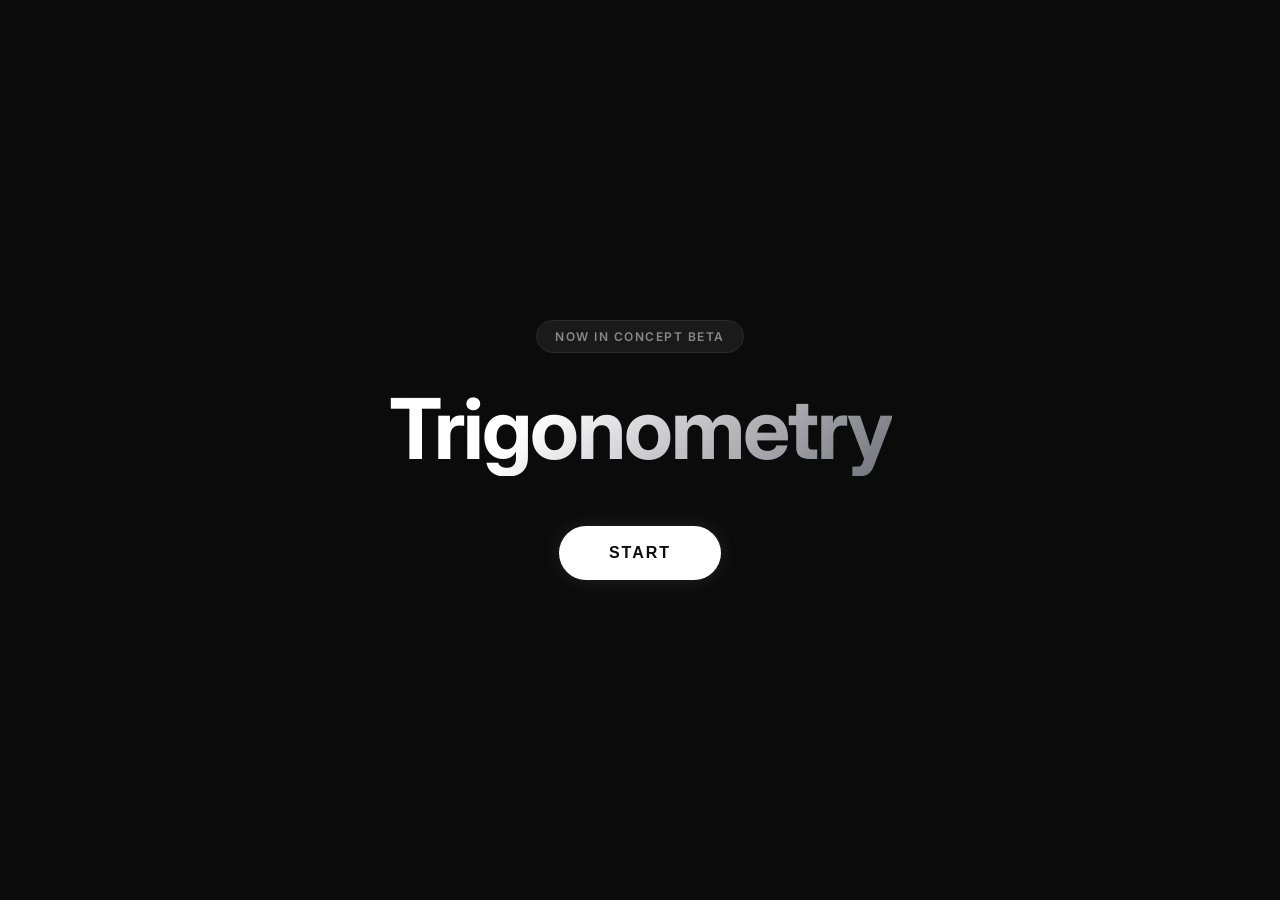
==== index.html @ 532baa0c "Add files via upload" ====
<!DOCTYPE html>
<html lang="th">
<head>
    <meta charset="UTF-8">
    <meta name="viewport" content="width=device-width, initial-scale=1.0">
    <title>Trig - The Journey</title>
    <style>
        /* ล็อกพื้นหลังและลบขอบทั้งหมดทิ้ง */
        html, body {
            margin: 0;
            padding: 0;
            width: 100vw;
            height: 100vh;
            background-color: #0b0b0b;
            overflow: hidden;
        }

        /* ตั้งค่ากรอบ iframe ให้เต็มจอซ้อนทับกัน และมีเอฟเฟกต์เฟดตอนเปลี่ยนหน้า */
        iframe {
            position: absolute;
            top: 0;
            left: 0;
            width: 100vw;
            height: 100vh;
            border: none;
            transition: opacity 0.3s ease-out; /* ความนุ่มนวลตอนสลับหน้า */
        }

        /* คลาสสำหรับซ่อนหน้า */
        .page-hidden {
            opacity: 0;
            pointer-events: none; /* กดปุ่มไม่ได้ตอนซ่อนอยู่ */
            z-index: 1;
        }

        /* คลาสสำหรับโชว์หน้าปัจจุบัน */
        .page-active {
            opacity: 1;
            pointer-events: auto;
            z-index: 10;
        }
    </style>
</head>
<body>

    <iframe id="frame-start" class="page-active" src="start.html"></iframe>
    <iframe id="frame-menu" class="page-hidden" src="menu.html"></iframe>
    <iframe id="frame-learn" class="page-hidden" src="learn.html"></iframe>

    <script>
        // ฟังก์ชันสั่งสลับหน้าเว็บ (จะถูกเรียกใช้จากหน้าย่อยข้างใน)
        function switchPage(pageName) {
            // 1. ซ่อนทุกหน้าก่อน
            document.getElementById('frame-start').className = 'page-hidden';
            document.getElementById('frame-menu').className = 'page-hidden';
            document.getElementById('frame-learn').className = 'page-hidden';
            
            // 2. โชว์หน้าที่ต้องการ
            document.getElementById('frame-' + pageName).className = 'page-active';
        }
    </script>
</body>
</html>
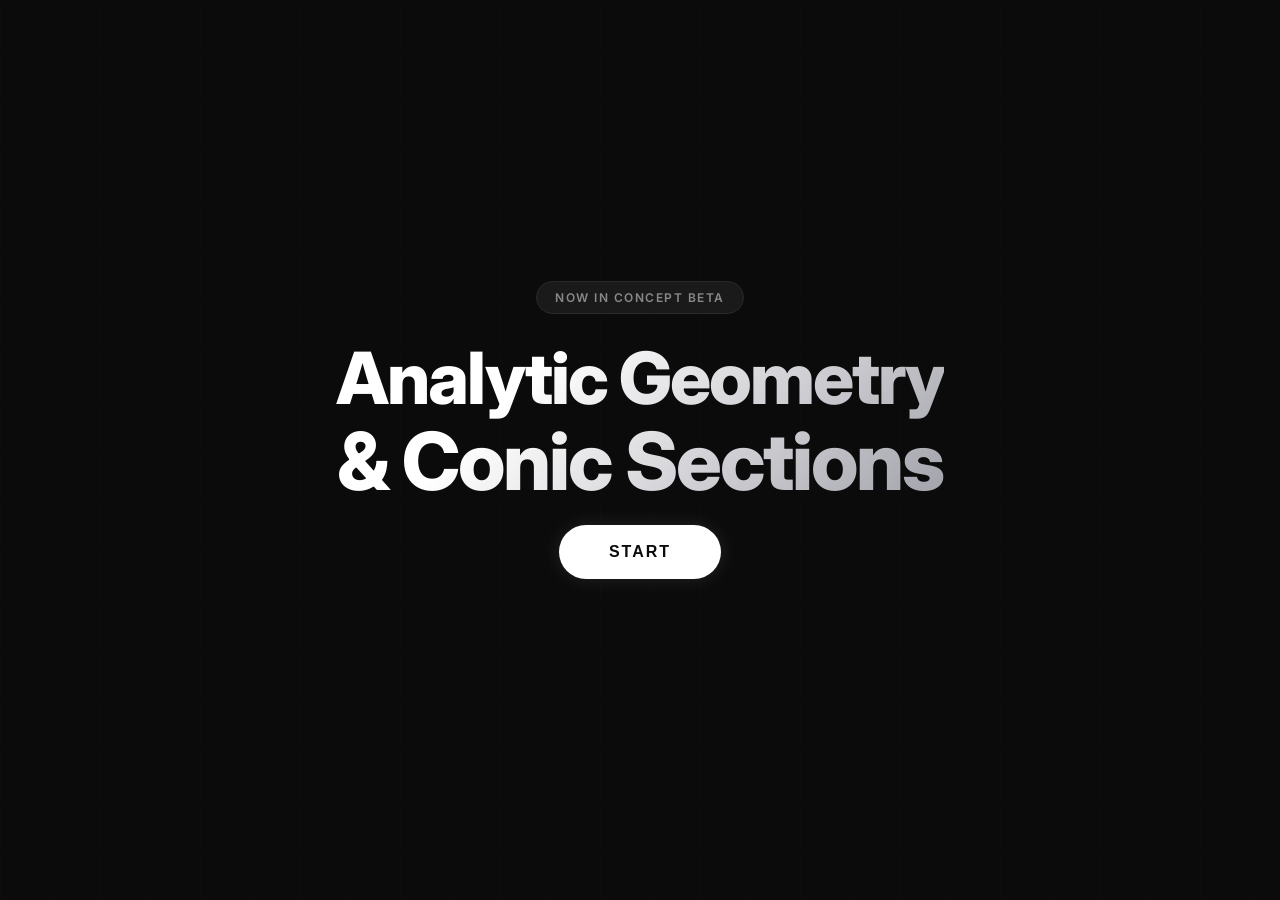
==== commit aef8b2a6: "Add files via upload" ====
--- a/index.html
+++ b/index.html
@@ -3,60 +3,170 @@
 <head>
     <meta charset="UTF-8">
     <meta name="viewport" content="width=device-width, initial-scale=1.0">
-    <title>Trig - The Journey</title>
+    <title>pkaben</title>
+    <link href="https://fonts.googleapis.com/css2?family=Inter:wght@400;500;700&display=swap" rel="stylesheet">
     <style>
-        /* ล็อกพื้นหลังและลบขอบทั้งหมดทิ้ง */
         html, body {
             margin: 0;
             padding: 0;
             width: 100vw;
-            height: 100vh;
+            height: 100dvh;
             background-color: #0b0b0b;
             overflow: hidden;
+            font-family: 'Inter', sans-serif;
         }
 
-        /* ตั้งค่ากรอบ iframe ให้เต็มจอซ้อนทับกัน และมีเอฟเฟกต์เฟดตอนเปลี่ยนหน้า */
         iframe {
             position: absolute;
             top: 0;
             left: 0;
             width: 100vw;
-            height: 100vh;
+            height: 100dvh;
             border: none;
-            transition: opacity 0.3s ease-out; /* ความนุ่มนวลตอนสลับหน้า */
+            transition: opacity 0.3s ease-out;
         }
 
-        /* คลาสสำหรับซ่อนหน้า */
         .page-hidden {
             opacity: 0;
-            pointer-events: none; /* กดปุ่มไม่ได้ตอนซ่อนอยู่ */
+            pointer-events: none;
             z-index: 1;
         }
 
-        /* คลาสสำหรับโชว์หน้าปัจจุบัน */
         .page-active {
             opacity: 1;
             pointer-events: auto;
             z-index: 10;
         }
+
+        /* ระบบหน้าจอโหลด (แสดงเฉพาะตอนเข้า/ออก Stage เท่านั้น) */
+        .loading-overlay {
+            position: fixed;
+            top: 0;
+            left: 0;
+            width: 100vw;
+            height: 100dvh;
+            background-color: #0b0b0b;
+            display: flex;
+            flex-direction: column;
+            align-items: center;
+            justify-content: center;
+            z-index: 9999;
+            opacity: 0;
+            pointer-events: none;
+            transition: opacity 0.3s ease-in-out;
+        }
+
+        .loader-active {
+            opacity: 1;
+            pointer-events: auto;
+        }
+
+        .spinner {
+            width: 40px;
+            height: 40px;
+            border: 3px solid rgba(255, 255, 255, 0.03);
+            border-top-color: #4ade80;
+            border-radius: 50%;
+            animation: spin 0.8s linear infinite;
+            margin-bottom: 15px;
+        }
+
+        .loading-text {
+            color: #666;
+            font-size: 13px;
+            font-weight: 500;
+            letter-spacing: 3px;
+            text-transform: uppercase;
+            animation: pulse 1.5s ease-in-out infinite;
+        }
+
+        @keyframes spin {
+            to { transform: rotate(360deg); }
+        }
+
+        @keyframes pulse {
+            0%, 100% { opacity: 0.4; }
+            50% { opacity: 1; }
+        }
     </style>
 </head>
 <body>
 
-    <iframe id="frame-start" class="page-active" src="start.html"></iframe>
+    <div id="main-loader" class="loading-overlay">
+        <div class="spinner"></div>
+        <div class="loading-text">Loading Stage Assets</div>
+    </div>
+
     <iframe id="frame-menu" class="page-hidden" src="menu.html"></iframe>
     <iframe id="frame-learn" class="page-hidden" src="learn.html"></iframe>
+    <iframe id="frame-lesson" class="page-hidden" src="lesson.html"></iframe>
+    <iframe id="frame-stage" class="page-hidden" src="about:blank"></iframe>
+    <iframe id="frame-start" class="page-active" src="start.html"></iframe>
 
     <script>
-        // ฟังก์ชันสั่งสลับหน้าเว็บ (จะถูกเรียกใช้จากหน้าย่อยข้างใน)
+        // ==========================================
+        // 🔒 🌟 1. ระบบปิดปุ่มย้อนกลับของ BROWSER ทั้งโปรเจกต์ (ตั้งแต่เริ่มเข้าเว็บ)
+        // ==========================================
+        (function () {
+            // ดันสถานะหน้าแรกเข้าไปใน History Stack ทันทีที่เปิดเว็บสำเร็จ
+            window.history.pushState(null, document.title, window.location.href);
+            
+            // ดักจับทุกครั้งที่มีการกดปุ่มย้อนกลับบนตัวเบราว์เซอร์
+            window.addEventListener('popstate', function (event) {
+                // บังคับดันประวัติหน้าเดิมทับลงไปใหม่ ทำให้เบราว์เซอร์นิ่งสนิท ขยับหนีไปไหนไม่ได้
+                window.history.pushState(null, document.title, window.location.href);
+            });
+        })();
+
+        // ==========================================
+        // ⚙️ 2. ระบบควบคุมการสลับหน้าจอ (UI SWITCH)
+        // ==========================================
+        let currentPage = 'start'; 
+
         function switchPage(pageName) {
-            // 1. ซ่อนทุกหน้าก่อน
+            const loader = document.getElementById('main-loader');
+            const targetFrameId = 'frame-' + pageName;
+            const targetFrame = document.getElementById(targetFrameId);
+
+            if (!targetFrame) return;
+
+            // เช็กเงื่อนไข: หากทำงานเกี่ยวข้องกับหน้า stage (เข้าด่านเล่น หรือ ออกจากด่านเล่น)
+            const involvesStage = (currentPage === 'stage' || pageName === 'stage');
+
+            if (involvesStage) {
+                loader.classList.add('loader-active'); // เปิดหน้าจอโหลด
+
+                setTimeout(() => {
+                    executePageSwitch(pageName);
+
+                    let hasLoaded = false;
+                    const hideLoader = () => {
+                        if (hasLoaded) return;
+                        hasLoaded = true;
+                        setTimeout(() => {
+                            loader.classList.remove('loader-active');
+                        }, 400); 
+                    };
+
+                    targetFrame.onload = hideLoader;
+                    setTimeout(hideLoader, 1000); // ระบบเซฟตี้กันค้าง
+
+                }, 200);
+            } else {
+                // เปลี่ยนหน้าปกติทันทีไม่มีหน้าจอโหลดคั่น
+                executePageSwitch(pageName);
+            }
+        }
+
+        function executePageSwitch(pageName) {
             document.getElementById('frame-start').className = 'page-hidden';
             document.getElementById('frame-menu').className = 'page-hidden';
             document.getElementById('frame-learn').className = 'page-hidden';
-            
-            // 2. โชว์หน้าที่ต้องการ
+            document.getElementById('frame-lesson').className = 'page-hidden';
+            document.getElementById('frame-stage').className = 'page-hidden';
+
             document.getElementById('frame-' + pageName).className = 'page-active';
+            currentPage = pageName;
         }
     </script>
 </body>
